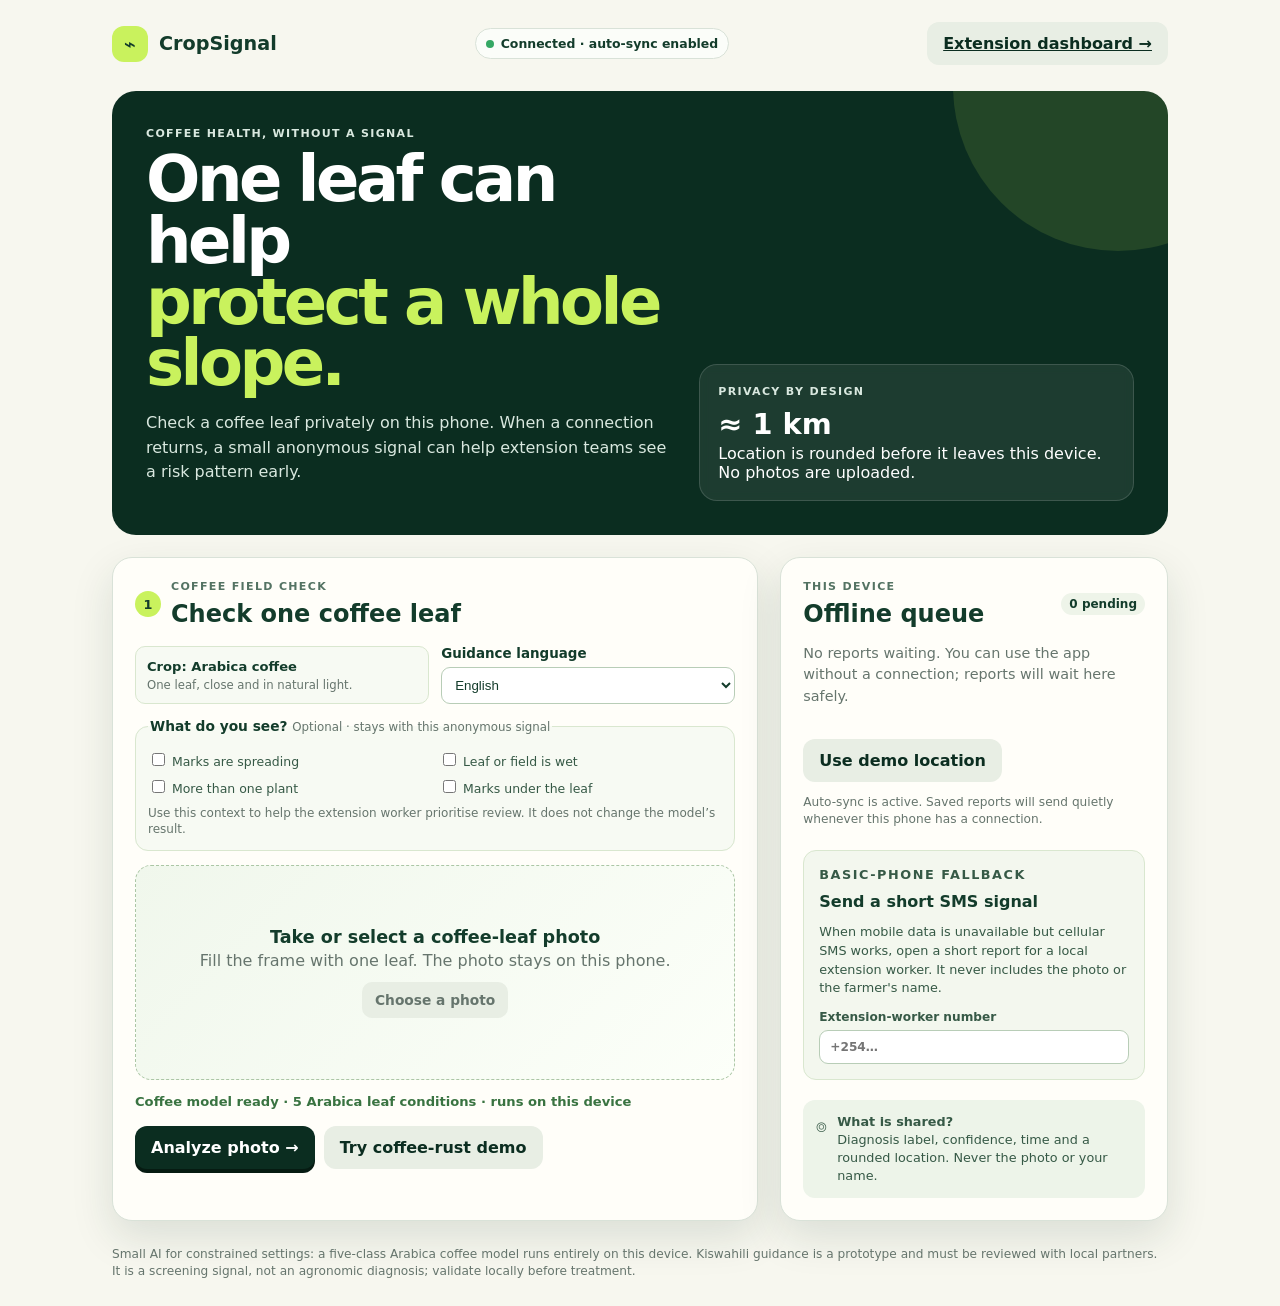
==== index.html @ 83eda601 "first commit" ====
<!doctype html>
<html lang="en">
<head>
  <meta charset="utf-8">
  <meta name="viewport" content="width=device-width,initial-scale=1">
  <meta name="theme-color" content="#123b2a">
  <link rel="manifest" href="/manifest.webmanifest">
  <link rel="stylesheet" href="/styles.css?v=3">
  <link rel="stylesheet" href="/model.css">
  <style>
    .assist-note{color:#66756d;font-size:.76rem!important;line-height:1.45;margin-top:12px!important}
    .sms-fallback{margin-top:21px;padding:15px;background:#f3f7ee;border:1px solid #d9e7cf;border-radius:13px}
    .sms-fallback h3{font-size:1rem}.sms-fallback p{font-size:.8rem;line-height:1.45;color:#365946}
    .sms-fallback label{display:grid;gap:6px;margin-top:12px;font-size:.76rem;font-weight:800;color:#365946}
    .sms-fallback input{width:100%;border:1px solid #b8cdb7;background:white;border-radius:9px;padding:9px 10px;color:#133c2b}
  </style>
  <title>CropSignal | Coffee field app</title>
</head>
<body>
  <main class="shell">
    <nav class="topbar">
      <a class="brand" href="/"><span class="mark">⌁</span>CropSignal</a>
      <div class="status"><i class="dot" id="connectionDot"></i><span id="connectionLabel">Checking connection…</span></div>
      <a class="button secondary" href="/dashboard.html">Extension dashboard →</a>
    </nav>
    <section class="hero">
      <div><p class="eyebrow">Coffee health, without a signal</p><h1>One leaf can help<br><span class="emphasis">protect a whole slope.</span></h1><p>Check a coffee leaf privately on this phone. When a connection returns, a small anonymous signal can help extension teams see a risk pattern early.</p></div>
      <div class="hero-card"><p class="eyebrow">Privacy by design</p><strong>≈ 1 km</strong><span>Location is rounded before it leaves this device. No photos are uploaded.</span></div>
    </section>
    <section class="grid">
      <section class="card">
        <div class="step"><span>1</span><div><p class="eyebrow">Coffee field check</p><h2>Check one coffee leaf</h2></div></div>
        <div class="field-controls">
          <div class="coffee-context"><b>Crop: Arabica coffee</b><span>One leaf, close and in natural light.</span></div>
          <label class="crop-select" for="languageSelect">Guidance language<select id="languageSelect"><option value="en">English</option><option value="sw">Kiswahili · pilot</option></select></label>
        </div>
        <fieldset class="observation-card"><legend>What do you see? <span>Optional · stays with this anonymous signal</span></legend><div class="observation-options"><label><input type="checkbox" name="observation" value="spreading"> Marks are spreading</label><label><input type="checkbox" name="observation" value="wet"> Leaf or field is wet</label><label><input type="checkbox" name="observation" value="many-plants"> More than one plant</label><label><input type="checkbox" name="observation" value="underside"> Marks under the leaf</label></div><p>Use this context to help the extension worker prioritise review. It does not change the model’s result.</p></fieldset>
        <div class="camera"><div class="camera-copy" id="cameraCopy"><b>Take or select a coffee-leaf photo</b><span>Fill the frame with one leaf. The photo stays on this phone.</span><label class="file-label">Choose a photo<input id="photoInput" type="file" accept="image/*" capture="environment"></label></div><img id="preview" alt="Selected coffee leaf preview" hidden></div>
        <p class="model-status" id="modelStatus">Loading the on-device coffee model…</p>
        <div class="actions"><button class="button dark" id="analyzeBtn" disabled>Loading model…</button><button class="button secondary" id="sampleBtn">Try coffee-rust demo</button></div>
        <div class="analysis" id="analysis">
          <div class="risk">On-device model result · needs local validation</div>
          <div class="diagnosis" id="resultLabel"></div>
          <p id="resultText"></p>
          <p><b>Suggested next step:</b> <span id="advice"></span></p>
          <div class="actions"><button class="button secondary" id="speakBtn">▶ Hear guidance</button><button class="button secondary" id="smsBtn">Prepare SMS report</button></div>
          <p class="assist-note" id="voiceNote">For the Kiswahili rust and uncertainty guidance, CropSignal plays a pre-generated audio clip saved on this phone. Other guidance uses an installed device voice. SMS opens the phone's messaging app; the worker chooses whether to send it.</p>
          <div class="actions"><button class="button" id="saveBtn">Save anonymous report</button><button class="button secondary" id="newCheckBtn">Start new check</button></div>
        </div>
      </section>
      <aside class="card">
        <div class="side-title"><div><p class="eyebrow">This device</p><h2>Offline queue</h2></div><span class="queue-count" id="queueCount">0 pending</span></div>
        <p class="empty" id="queueEmpty">No reports waiting. You can use the app without a connection; reports will wait here safely.</p>
        <div class="queue" id="queue"></div>
        <div class="actions"><button class="button secondary" id="demoLocationBtn">Use demo location</button></div>
        <p class="assist-note" id="syncStatus">Auto-sync is ready: queued reports will send when a connection returns.</p>
        <section class="sms-fallback"><p class="eyebrow">Basic-phone fallback</p><h3>Send a short SMS signal</h3><p>When mobile data is unavailable but cellular SMS works, open a short report for a local extension worker. It never includes the photo or the farmer's name.</p><label for="smsNumber">Extension-worker number<input id="smsNumber" type="tel" inputmode="tel" placeholder="+254…"></label></section>
        <div class="privacy"><span>⌾</span><div><b>What is shared?</b><br>Diagnosis label, confidence, time and a rounded location. Never the photo or your name.</div></div>
      </aside>
    </section>
    <p class="footer-note">Small AI for constrained settings: a five-class Arabica coffee model runs entirely on this device. Kiswahili guidance is a prototype and must be reviewed with local partners. It is a screening signal, not an agronomic diagnosis; validate locally before treatment.</p>
  </main>
  <div class="toast" id="toast" role="status"></div>
  <script src="/vendor/tf.min.js?v=2"></script>
  <script src="/knowledge-base.js?v=2"></script>
  <script src="/app.js?v=18"></script>
</body>
</html>
---- styles.css ----
:root{--ink:#133c2b;--pine:#0b2d20;--lime:#c9f25d;--cream:#f7f7ef;--paper:#fffef9;--muted:#66756d;--line:#d9e2d8;--orange:#f6a23a;--red:#d94b3d;--shadow:0 16px 42px #143a2520}*{box-sizing:border-box}body{margin:0;background:var(--cream);color:var(--ink);font-family:Inter,ui-sans-serif,system-ui,-apple-system,BlinkMacSystemFont,"Segoe UI",sans-serif}button,input{font:inherit}button{border:0;cursor:pointer}.shell{max-width:1100px;margin:auto;padding:22px}.topbar{display:flex;align-items:center;justify-content:space-between;gap:16px;margin-bottom:26px}.brand{display:flex;align-items:center;gap:11px;color:var(--ink);font-weight:800;font-size:1.2rem;text-decoration:none}.mark{display:grid;place-items:center;width:36px;height:36px;border-radius:12px;background:var(--lime);font-size:20px}.eyebrow{margin:0 0 7px;text-transform:uppercase;letter-spacing:.12em;color:#547363;font-size:.69rem;font-weight:800}.button{background:var(--lime);color:var(--pine);padding:12px 16px;border-radius:12px;font-weight:800;box-shadow:0 4px 0 #9fc63e}.button:active{transform:translateY(2px);box-shadow:0 2px 0 #9fc63e}.button.secondary{background:#e8eee4;box-shadow:none}.button.dark{background:var(--pine);color:white;box-shadow:0 4px 0 #061b12}.status{display:inline-flex;align-items:center;gap:7px;padding:7px 10px;border:1px solid var(--line);border-radius:999px;background:#fbfdf9;font-size:.78rem;font-weight:700}.dot{width:8px;height:8px;border-radius:50%;background:#35a864}.dot.offline{background:var(--orange)}.hero{display:grid;grid-template-columns:1.1fr .9fr;gap:22px;background:var(--pine);color:white;border-radius:24px;padding:34px;overflow:hidden;position:relative}.hero:after{content:"";position:absolute;width:330px;height:330px;border-radius:50%;background:#c9f25d1f;right:-115px;top:-170px}.hero h1{font-size:clamp(2.15rem,5vw,4rem);line-height:.96;letter-spacing:-.055em;margin:0;max-width:620px}.hero p{color:#d9e8df;line-height:1.55;max-width:560px}.hero .emphasis{color:var(--lime)}.hero-card{z-index:1;align-self:end;background:#ffffff13;border:1px solid #ffffff25;border-radius:18px;padding:18px;backdrop-filter:blur(5px)}.hero-card strong{display:block;font-size:1.8rem;margin:.2rem 0}.grid{display:grid;grid-template-columns:minmax(0,1.25fr) minmax(280px,.75fr);gap:22px;margin-top:22px}.card{background:var(--paper);border:1px solid var(--line);border-radius:20px;padding:22px;box-shadow:var(--shadow)}.card h2,.card h3{margin:0}.step{display:flex;align-items:center;gap:10px;margin-bottom:18px}.step span{display:grid;place-items:center;width:26px;height:26px;border-radius:50%;background:var(--lime);font-weight:900;font-size:.8rem}.camera{border:1.5px dashed #abc6a5;border-radius:16px;min-height:215px;display:grid;place-items:center;background:linear-gradient(135deg,#f0f7ec,#fcfff9);overflow:hidden;position:relative}.camera img{width:100%;height:260px;object-fit:cover}.camera-copy{text-align:center;color:var(--muted);padding:20px}.camera-copy b{display:block;color:var(--ink);font-size:1.1rem;margin-bottom:4px}.file-label{display:inline-block;margin-top:12px;background:#e8eee4;padding:10px 13px;border-radius:10px;font-size:.86rem;font-weight:800;cursor:pointer}.file-label input{display:none}.choice-row{display:flex;gap:8px;flex-wrap:wrap;margin:14px 0}.choice{padding:8px 10px;border-radius:99px;border:1px solid var(--line);background:white;color:var(--ink);font-size:.78rem;font-weight:700}.choice.selected{border-color:var(--pine);background:var(--pine);color:white}.analysis{display:none;margin-top:16px;border-radius:15px;background:#eff7dd;border:1px solid #d5e9a1;padding:16px}.analysis.visible{display:block}.analysis .risk{font-size:.74rem;text-transform:uppercase;letter-spacing:.1em;font-weight:800;color:#507122}.diagnosis{font-weight:900;font-size:1.2rem;margin:4px 0}.analysis p{font-size:.9rem;line-height:1.45;margin:7px 0}.actions{display:flex;gap:9px;flex-wrap:wrap;margin-top:17px}.side-title{display:flex;align-items:center;justify-content:space-between;margin-bottom:12px}.queue-count{padding:4px 8px;background:#eef4e9;border-radius:999px;font-size:.75rem;font-weight:800}.queue{display:grid;gap:9px}.queue-item{border-left:4px solid var(--orange);background:#f8faf6;padding:10px 12px;border-radius:8px;font-size:.86rem}.queue-item b{display:block}.empty{color:var(--muted);font-size:.9rem;line-height:1.5}.privacy{display:flex;gap:10px;margin-top:20px;padding:13px;background:#edf4e9;border-radius:12px;color:#365946;font-size:.8rem;line-height:1.4}.privacy span{font-size:1.15rem}.toast{position:fixed;bottom:20px;left:50%;translate:-50% 0;background:#133c2b;color:#fff;padding:12px 16px;border-radius:10px;box-shadow:var(--shadow);font-size:.88rem;z-index:10;opacity:0;pointer-events:none;transition:.2s}.toast.show{opacity:1}.footer-note{color:var(--muted);font-size:.76rem;line-height:1.4;margin:25px 0 4px}.dash-summary{display:grid;grid-template-columns:repeat(3,1fr);gap:13px;margin-bottom:20px}.metric{background:var(--paper);border:1px solid var(--line);border-radius:16px;padding:16px}.metric b{font-size:1.65rem;display:block;letter-spacing:-.04em}.metric span{font-size:.78rem;color:var(--muted);font-weight:700}.dashboard-grid{display:grid;grid-template-columns:1.5fr .8fr;gap:20px}.map-wrap{padding:0;overflow:hidden}.map-header{padding:20px 20px 10px;display:flex;justify-content:space-between;align-items:start}.map{height:490px;display:block;width:100%;background:#dfeee2}.outbreak-list{display:grid;gap:10px;margin-top:15px}.alert{padding:14px;border-radius:13px;background:#fff4e6;border:1px solid #ffd199}.alert strong{display:block}.alert p{font-size:.84rem;line-height:1.4;margin:5px 0 0}.report-list{display:grid;gap:8px;max-height:350px;overflow:auto;margin-top:15px}.report{display:flex;align-items:center;justify-content:space-between;gap:8px;padding:10px;background:#f7f9f4;border-radius:10px;font-size:.8rem}.report span{color:var(--muted)}.legend{display:flex;gap:14px;padding:12px 20px;color:var(--muted);font-size:.78rem}.legend i{display:inline-block;width:9px;height:9px;border-radius:50%;margin-right:4px;background:#337b55}.legend i.alertdot{background:var(--red)}@media(max-width:720px){.shell{padding:14px}.hero,.grid,.dashboard-grid{grid-template-columns:1fr}.hero{padding:25px}.hero-card{display:none}.dash-summary{grid-template-columns:1fr 1fr}.topbar .status{display:none}.map{height:370px}}
.field-controls{display:grid;grid-template-columns:1fr 1fr;gap:12px;margin-bottom:14px}.crop-select{display:grid;gap:6px;font-size:.84rem;font-weight:800}.crop-select select{border:1px solid #b8cdb7;background:white;border-radius:9px;padding:9px;color:var(--ink)}.observation-card{border:1px solid #d9e7cf;background:#f7faf3;border-radius:13px;margin:0 0 14px;padding:12px}.observation-card legend{font-weight:800;font-size:.86rem}.observation-card legend span{font-weight:500;color:var(--muted);font-size:.74rem}.observation-options{display:grid;grid-template-columns:1fr 1fr;gap:8px;margin-top:4px}.observation-options label{font-size:.78rem;color:#365946}.observation-card p{font-size:.75rem;color:var(--muted);margin:9px 0 0;line-height:1.35}@media(max-width:720px){.field-controls,.observation-options{grid-template-columns:1fr}}
.alert-copy{font-size:.78rem!important;background:#fff;border-radius:8px;padding:9px;margin-top:10px!important}.draft-alert{margin-top:11px;padding:8px 10px;font-size:.76rem}
.coffee-context{display:grid;align-content:center;gap:4px;border:1px solid #d9e7cf;background:#f7faf3;border-radius:10px;padding:9px 11px;font-size:.82rem}.coffee-context span{font-size:.73rem;color:var(--muted)}
.map-explainer,.queue-intro{color:var(--muted);font-size:.82rem;line-height:1.45;margin:7px 0 0;max-width:560px}.alert-head{display:flex;justify-content:space-between;gap:8px;align-items:center;margin-bottom:9px;font-size:.74rem;color:#87521a;font-weight:800}.alert-status{background:#ffdca6;color:#7d4111;border-radius:999px;padding:4px 7px}.next-action{display:grid;gap:4px;margin-top:11px;padding:10px;background:#fff;border-radius:9px;font-size:.8rem;line-height:1.35}.next-action b{color:#365946}.report div{display:grid;gap:3px}.report small{color:var(--muted);font-size:.7rem}.workflow-card{margin-top:20px}.workflow{display:grid;grid-template-columns:repeat(3,1fr);gap:14px;margin-top:13px}.workflow div{display:grid;gap:6px;padding:13px;border-radius:12px;background:#f4f8ef}.workflow b{font-size:.86rem}.workflow span{font-size:.78rem;line-height:1.4;color:#527064}@media(max-width:720px){.workflow{grid-template-columns:1fr}.map-header{display:grid;gap:12px}.map-header .actions{margin-top:0}}
---- model.css ----
.model-status{margin:14px 0 10px;color:#66756d;font-size:.82rem;font-weight:650}.model-status.ready{color:#397341}.model-status.error{color:#a23128}.button:disabled{cursor:not-allowed;opacity:.55;box-shadow:none}
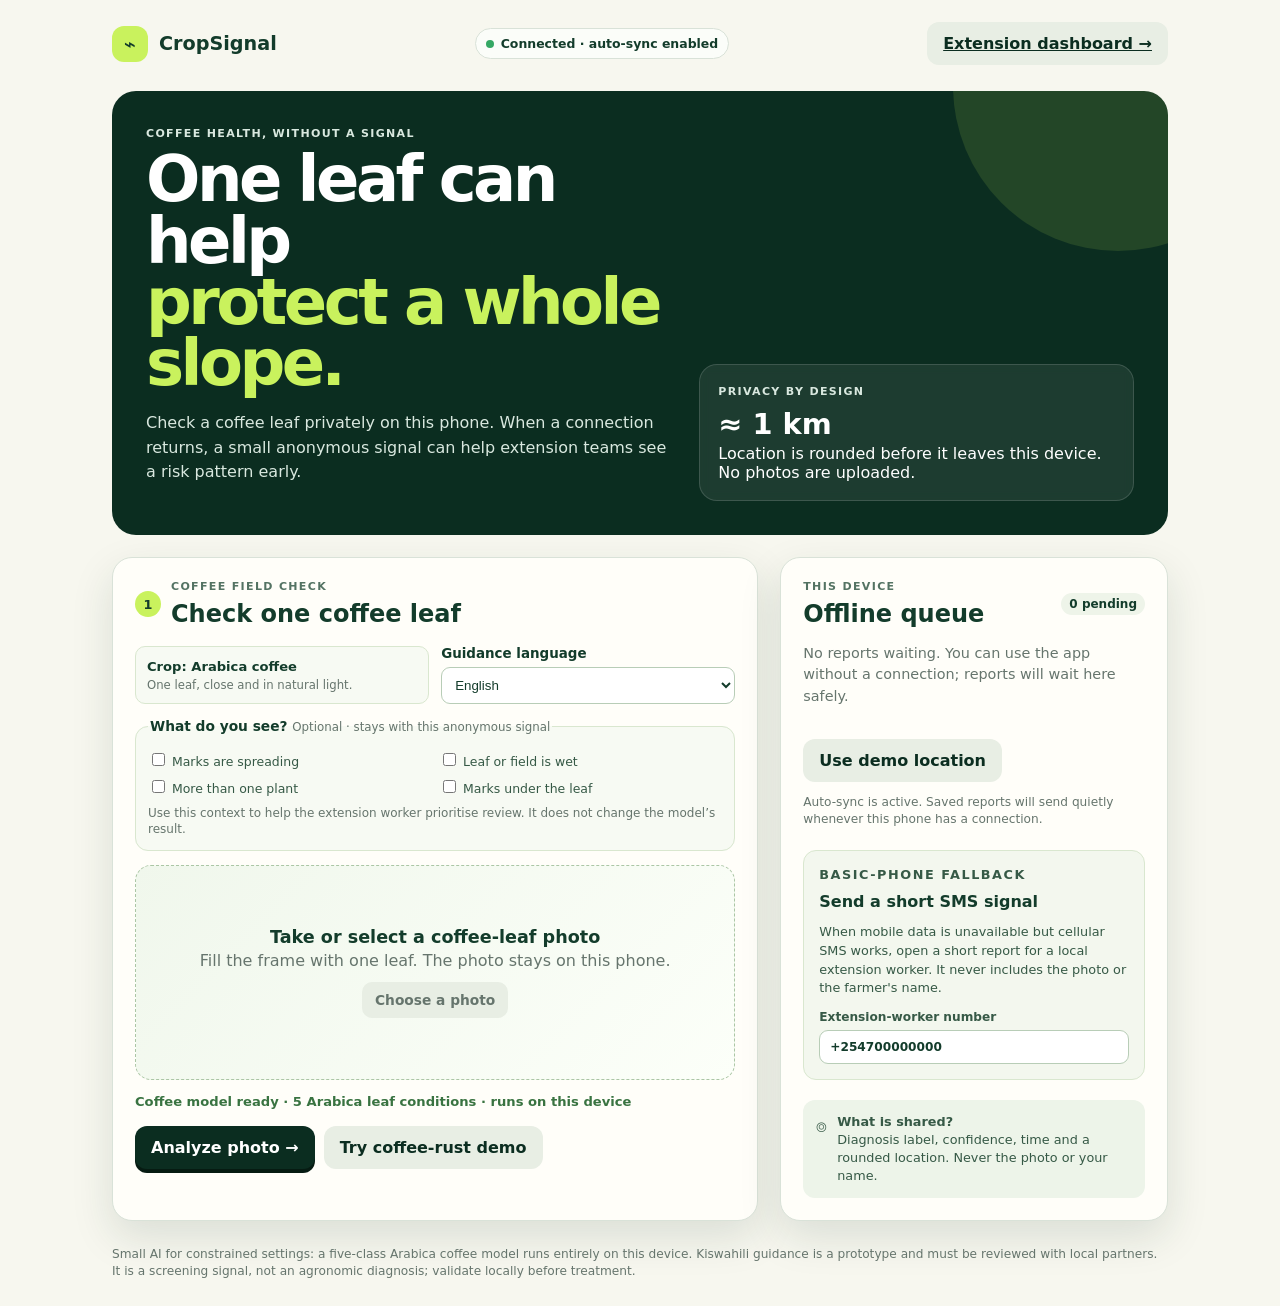
==== commit 3d21777a: "offline small ai" ====
--- a/index.html
+++ b/index.html
@@ -44,6 +44,7 @@
           <p id="resultText"></p>
           <p><b>Suggested next step:</b> <span id="advice"></span></p>
           <div class="actions"><button class="button secondary" id="speakBtn">▶ Hear guidance</button><button class="button secondary" id="smsBtn">Prepare SMS report</button></div>
+          <div class="sms-fallback" id="smsPreview" hidden><p class="eyebrow">SMS draft · to <span id="smsPreviewTo"></span></p><p id="smsPreviewText" style="color:#133c2b;font-weight:600"></p><div class="actions"><button class="button secondary" id="smsCopyBtn">Copy message</button><button class="button" id="smsOpenBtn" hidden>Open messaging app</button></div></div>
           <p class="assist-note" id="voiceNote">For the Kiswahili rust and uncertainty guidance, CropSignal plays a pre-generated audio clip saved on this phone. Other guidance uses an installed device voice. SMS opens the phone's messaging app; the worker chooses whether to send it.</p>
           <div class="actions"><button class="button" id="saveBtn">Save anonymous report</button><button class="button secondary" id="newCheckBtn">Start new check</button></div>
         </div>
@@ -54,7 +55,7 @@
         <div class="queue" id="queue"></div>
         <div class="actions"><button class="button secondary" id="demoLocationBtn">Use demo location</button></div>
         <p class="assist-note" id="syncStatus">Auto-sync is ready: queued reports will send when a connection returns.</p>
-        <section class="sms-fallback"><p class="eyebrow">Basic-phone fallback</p><h3>Send a short SMS signal</h3><p>When mobile data is unavailable but cellular SMS works, open a short report for a local extension worker. It never includes the photo or the farmer's name.</p><label for="smsNumber">Extension-worker number<input id="smsNumber" type="tel" inputmode="tel" placeholder="+254…"></label></section>
+        <section class="sms-fallback"><p class="eyebrow">Basic-phone fallback</p><h3>Send a short SMS signal</h3><p>When mobile data is unavailable but cellular SMS works, open a short report for a local extension worker. It never includes the photo or the farmer's name.</p><label for="smsNumber">Extension-worker number<input id="smsNumber" type="tel" inputmode="tel" placeholder="+254…" value="+254700000000"></label></section>
         <div class="privacy"><span>⌾</span><div><b>What is shared?</b><br>Diagnosis label, confidence, time and a rounded location. Never the photo or your name.</div></div>
       </aside>
     </section>
@@ -63,6 +64,6 @@
   <div class="toast" id="toast" role="status"></div>
   <script src="/vendor/tf.min.js?v=2"></script>
   <script src="/knowledge-base.js?v=2"></script>
-  <script src="/app.js?v=18"></script>
+  <script src="/app.js?v=20"></script>
 </body>
 </html>
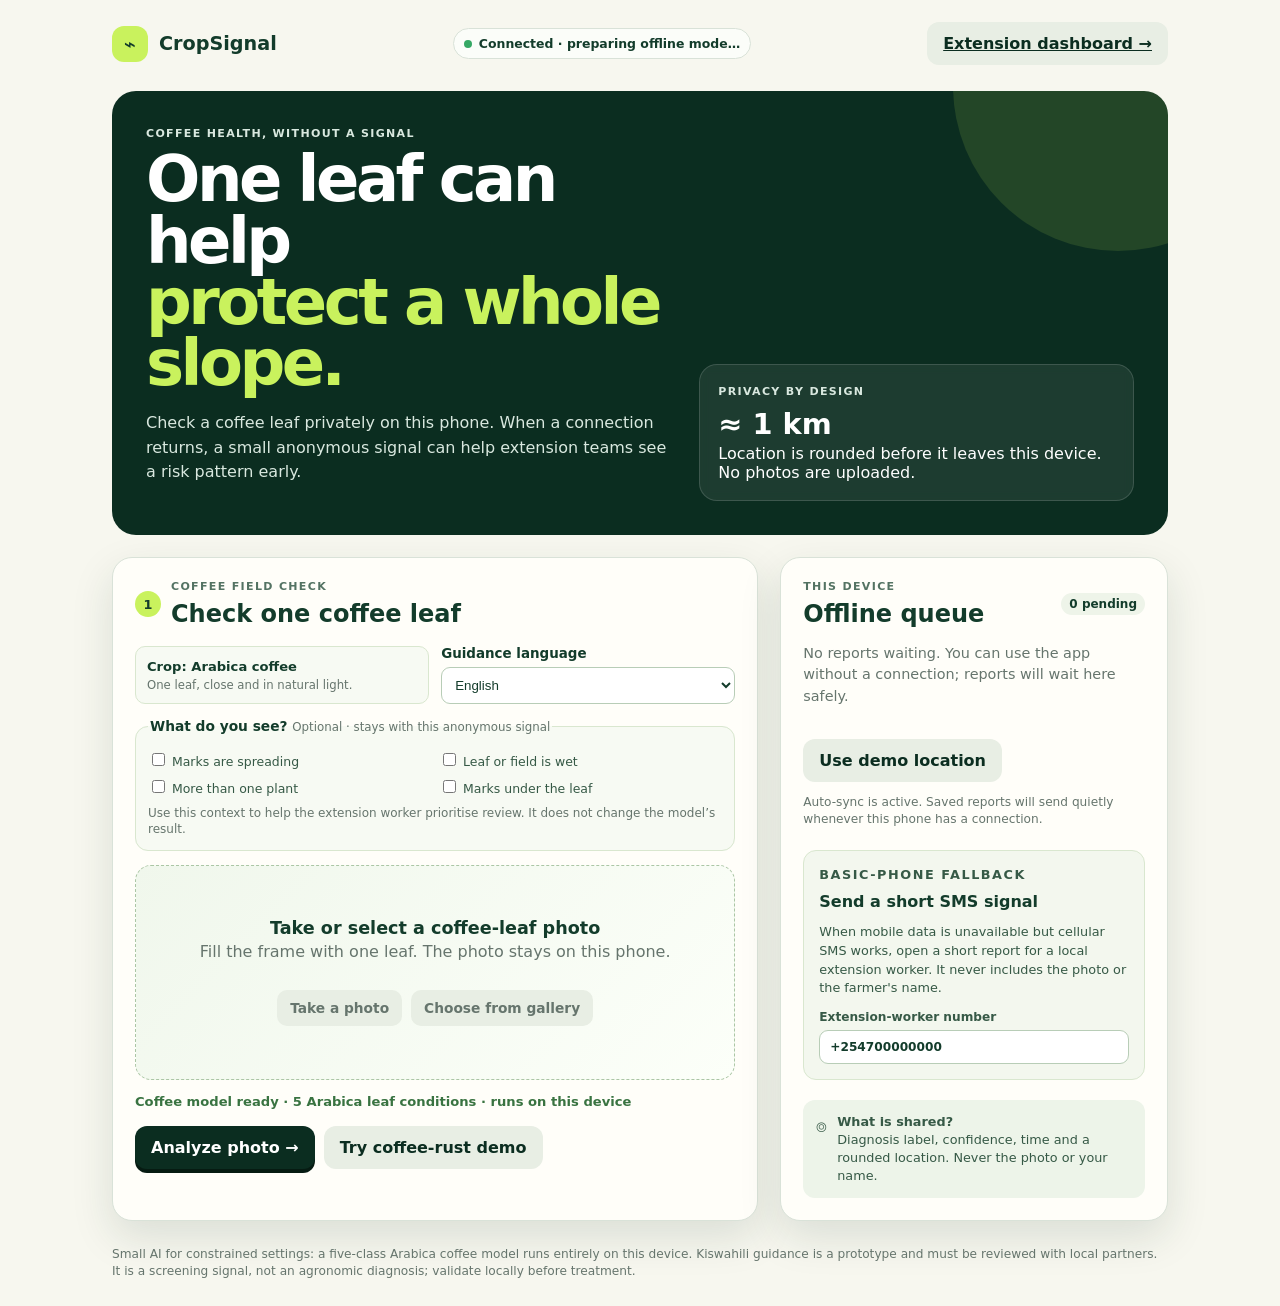
==== commit f9a58fb9: "minor offline mode" ====
--- a/index.html
+++ b/index.html
@@ -35,7 +35,7 @@
           <label class="crop-select" for="languageSelect">Guidance language<select id="languageSelect"><option value="en">English</option><option value="sw">Kiswahili · pilot</option></select></label>
         </div>
         <fieldset class="observation-card"><legend>What do you see? <span>Optional · stays with this anonymous signal</span></legend><div class="observation-options"><label><input type="checkbox" name="observation" value="spreading"> Marks are spreading</label><label><input type="checkbox" name="observation" value="wet"> Leaf or field is wet</label><label><input type="checkbox" name="observation" value="many-plants"> More than one plant</label><label><input type="checkbox" name="observation" value="underside"> Marks under the leaf</label></div><p>Use this context to help the extension worker prioritise review. It does not change the model’s result.</p></fieldset>
-        <div class="camera"><div class="camera-copy" id="cameraCopy"><b>Take or select a coffee-leaf photo</b><span>Fill the frame with one leaf. The photo stays on this phone.</span><label class="file-label">Choose a photo<input id="photoInput" type="file" accept="image/*" capture="environment"></label></div><img id="preview" alt="Selected coffee leaf preview" hidden></div>
+        <div class="camera"><div class="camera-copy" id="cameraCopy"><b>Take or select a coffee-leaf photo</b><span>Fill the frame with one leaf. The photo stays on this phone.</span><div class="actions" style="justify-content:center"><label class="file-label">Take a photo<input id="cameraInput" type="file" accept="image/*" capture="environment" hidden></label><label class="file-label">Choose from gallery<input id="photoInput" type="file" accept="image/*" hidden></label></div></div><img id="preview" alt="Selected coffee leaf preview" hidden></div>
         <p class="model-status" id="modelStatus">Loading the on-device coffee model…</p>
         <div class="actions"><button class="button dark" id="analyzeBtn" disabled>Loading model…</button><button class="button secondary" id="sampleBtn">Try coffee-rust demo</button></div>
         <div class="analysis" id="analysis">
@@ -64,6 +64,6 @@
   <div class="toast" id="toast" role="status"></div>
   <script src="/vendor/tf.min.js?v=2"></script>
   <script src="/knowledge-base.js?v=2"></script>
-  <script src="/app.js?v=20"></script>
+  <script src="/app.js?v=23"></script>
 </body>
 </html>
